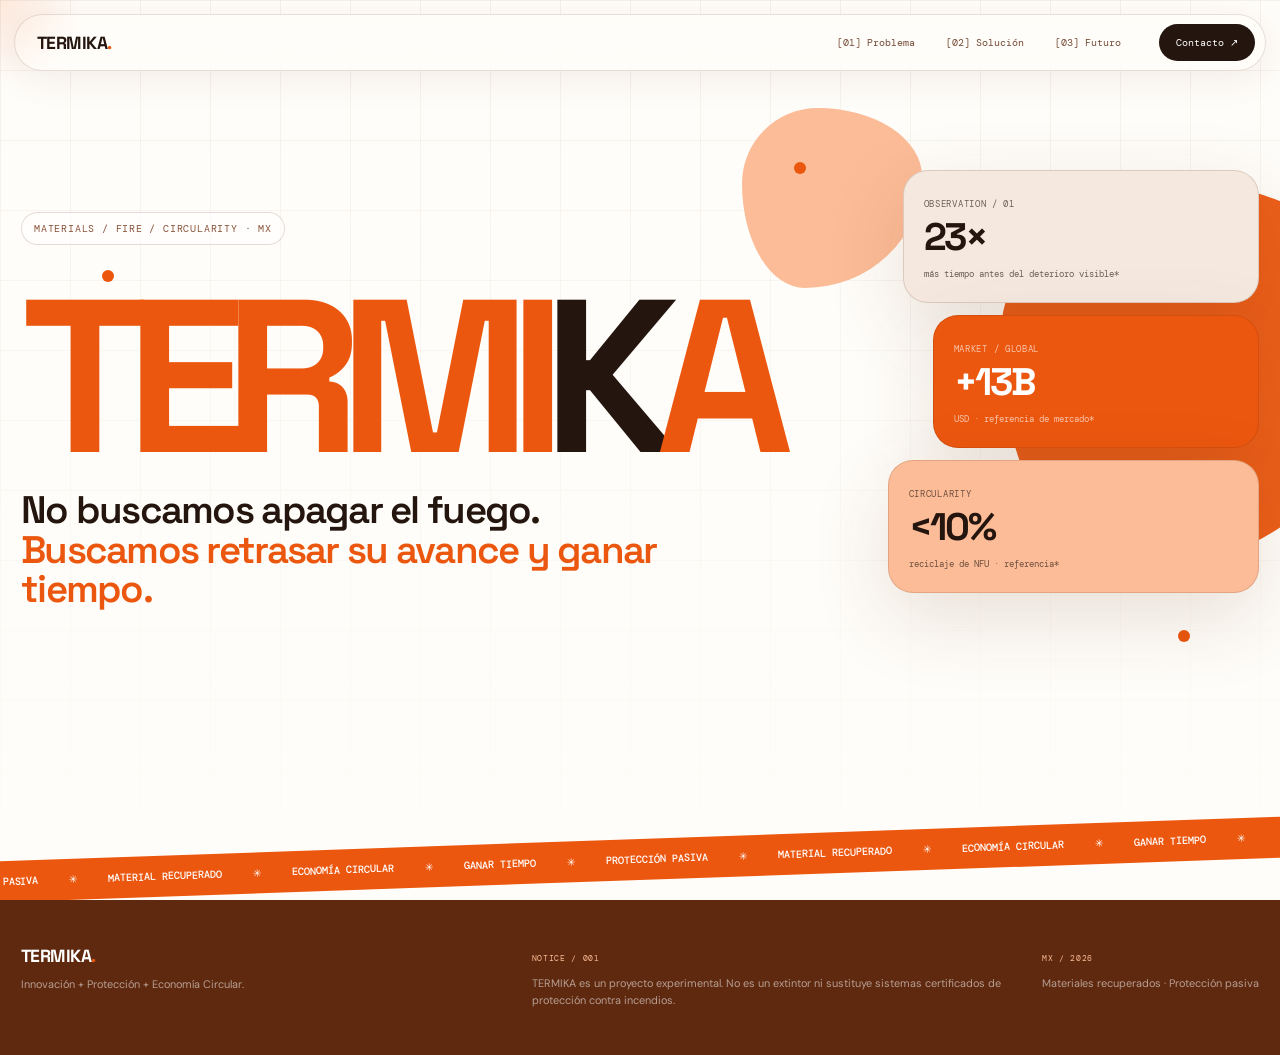
==== index.html @ cb24f813 "Add files via upload" ====
<!doctype html><html lang="es"><head><meta charset="utf-8"><meta name="viewport" content="width=device-width,initial-scale=1"><meta name="theme-color" content="#EB570F"><title>TERMIKA — Protección que gana tiempo</title><link rel="stylesheet" href="style.css"></head><body><div class="cursor"></div><header class="header"><nav class="nav">
      <a class="logo" href="index.html">TERMIKA<span><b>.</b></span></a>
      <div class="navlinks">
        <a class="" href="problema.html">[01] Problema</a>
        <a class="" href="solucion.html">[02] Solución</a>
        <a class="" href="futuro.html">[03] Futuro</a>
      </div>
      <a class="navcta" href="mailto:contacto@termika.mx">Contacto ↗</a>
      <button class="menu" aria-label="Abrir menú"><span></span><span></span><span></span></button>
    </nav>
    <div class="mobile-nav">
      <a href="problema.html">[01] Problema</a><a href="solucion.html">[02] Solución</a><a href="futuro.html">[03] Futuro</a><a href="mailto:contacto@termika.mx">Contacto ↗</a>
    </div></header><main class="page hero">
  <div class="hero-grid"></div><div class="blob orange hero-blob"></div><div class="blob peach hero-blob2"></div>
  <i class="floating-dot dot1"></i><i class="floating-dot dot2"></i><i class="floating-dot dot3"></i>
  <div class="container hero-layout">
    <div><div class="eyebrow mono">MATERIALS / FIRE / CIRCULARITY · MX</div>
      <h1 class="reveal">TERMI<span>K</span>A</h1>
      <p class="hero-copy reveal">No buscamos apagar el fuego. <em>Buscamos retrasar su avance y ganar tiempo.</em></p>
    </div>
    <div class="hero-side">
      <div class="mini-card reveal"><small class="mono">OBSERVATION / 01</small><strong>23×</strong><small>más tiempo antes del deterioro visible*</small></div>
      <div class="mini-card reveal"><small class="mono">MARKET / GLOBAL</small><strong>+13B</strong><small>USD · referencia de mercado*</small></div>
      <div class="mini-card reveal"><small class="mono">CIRCULARITY</small><strong>&lt;10%</strong><small>reciclaje de NFU · referencia*</small></div>
    </div>
  </div>
  <div class="hero-marquee"><div class="marquee-track">PROTECCIÓN PASIVA <span>✳</span> MATERIAL RECUPERADO <span>✳</span> ECONOMÍA CIRCULAR <span>✳</span> GANAR TIEMPO <span>✳</span> PROTECCIÓN PASIVA <span>✳</span> MATERIAL RECUPERADO <span>✳</span> ECONOMÍA CIRCULAR <span>✳</span> GANAR TIEMPO <span>✳</span></div></div>
</main><footer class="footer"><div class="container footer-grid"><div><a class="logo" href="index.html">TERMIKA<b>.</b></a><p>Innovación + Protección + Economía Circular.</p></div><div><span class="mono">NOTICE / 001</span><p>TERMIKA es un proyecto experimental. No es un extintor ni sustituye sistemas certificados de protección contra incendios.</p></div><div><span class="mono">MX / 2026</span><p>Materiales recuperados · Protección pasiva</p></div></div></footer><script src="script.js"></script></body></html>
---- style.css ----
@import url('https://fonts.googleapis.com/css2?family=DM+Mono:wght@400;500&family=DM+Sans:wght@400;500;600;700;800&family=Space+Grotesk:wght@500;600;700&display=swap');

:root{
  --cream:#F5E9DF; --white:#FFFDF9; --orange:#EB570F; --orange2:#FD7129;
  --coral:#F69E6D; --peach:#FCBC97; --brown:#5F290F; --ink:#24150F;
  --line:rgba(95,41,15,.16); --shadow:0 25px 80px rgba(95,41,15,.14);
}
*{box-sizing:border-box;margin:0;padding:0}
html{scroll-behavior:smooth}
body{font-family:"DM Sans",sans-serif;background:var(--cream);color:var(--ink);overflow-x:hidden}
a{color:inherit;text-decoration:none}
button,input{font:inherit}
.container{width:min(1380px,calc(100% - 42px));margin:auto}
.mono{font-family:"DM Mono",monospace;letter-spacing:.08em;text-transform:uppercase}
.header{position:fixed;top:14px;left:0;right:0;z-index:1000}
.nav{width:min(1380px,calc(100% - 28px));margin:auto;background:rgba(255,253,249,.72);backdrop-filter:blur(18px);border:1px solid rgba(95,41,15,.14);border-radius:999px;padding:9px 10px 9px 22px;display:flex;align-items:center;gap:25px;box-shadow:0 8px 35px rgba(95,41,15,.08)}
.logo{font:700 1.1rem "Space Grotesk";letter-spacing:-.03em}.logo b{color:var(--orange)}
.navlinks{margin-left:auto;display:flex;gap:5px}.navlinks a{font:.65rem "DM Mono";padding:11px 13px;border-radius:999px;color:#754a34;transition:.25s}.navlinks a:hover,.navlinks a.active{background:var(--orange);color:white}
.navcta{background:var(--ink);color:white;border-radius:999px;padding:12px 17px;font:.64rem "DM Mono";transition:.25s}.navcta:hover{background:var(--orange);transform:translateY(-2px)}
.menu{display:none;background:none;border:0;padding:8px}.menu span{display:block;width:23px;height:2px;background:var(--ink);margin:5px;transition:.25s}
.mobile-nav{display:none}

.page{min-height:100vh;position:relative;padding:150px 0 90px;overflow:hidden}
.hero{min-height:100svh;padding-top:170px;background:var(--white)}
.hero-grid{position:absolute;inset:0;background-image:linear-gradient(rgba(95,41,15,.06) 1px,transparent 1px),linear-gradient(90deg,rgba(95,41,15,.06) 1px,transparent 1px);background-size:70px 70px;mask-image:linear-gradient(to bottom,black,transparent)}
.eyebrow{display:inline-flex;gap:10px;align-items:center;font:.62rem "DM Mono";color:#875238;border:1px solid var(--line);border-radius:999px;padding:9px 12px;background:rgba(255,255,255,.55)}
.hero-layout{position:relative;z-index:2;display:grid;grid-template-columns:1.4fr .6fr;gap:50px;align-items:end}
.hero h1{font:700 clamp(6rem,17vw,15rem)/.76 "Space Grotesk";letter-spacing:-.105em;color:var(--orange);margin:50px 0 30px}
.hero h1 span{display:inline-block;color:var(--ink);animation:skew 5s ease-in-out infinite}
@keyframes skew{50%{transform:skew(-5deg) translateY(-5px)}}
.hero-copy{max-width:670px;font:600 clamp(1.5rem,3vw,2.8rem)/1.02 "Space Grotesk";letter-spacing:-.045em}
.hero-copy em{font-style:normal;color:var(--orange)}
.hero-side{display:flex;flex-direction:column;gap:12px;padding-bottom:15px}
.mini-card{background:var(--cream);border:1px solid var(--line);border-radius:25px;padding:20px;box-shadow:var(--shadow);animation:float 5s ease-in-out infinite}
.mini-card:nth-child(2){animation-delay:-1.5s;margin-left:30px;background:var(--orange);color:white}
.mini-card:nth-child(3){animation-delay:-3s;margin-left:-15px;background:var(--peach)}
.mini-card strong{display:block;font:700 2.4rem "Space Grotesk";letter-spacing:-.06em}.mini-card small{font:.55rem "DM Mono";opacity:.65}
@keyframes float{50%{transform:translateY(-12px) rotate(1deg)}}
.hero-marquee{position:absolute;bottom:20px;left:-5%;width:110%;overflow:hidden;white-space:nowrap;transform:rotate(-2deg);background:var(--orange);color:white;padding:14px 0;font:500 .65rem "DM Mono";z-index:3}
.marquee-track{display:inline-block;animation:marquee 22s linear infinite}.marquee-track span{margin:0 25px}
@keyframes marquee{to{transform:translateX(-50%)}}
.blob{position:absolute;border-radius:42% 58% 65% 35%/42% 38% 62% 58%;filter:blur(.2px);animation:morph 11s ease-in-out infinite alternate;pointer-events:none}
.blob.orange{background:var(--orange)}.blob.peach{background:var(--peach)}
.hero-blob{width:390px;height:390px;right:-110px;top:20%;opacity:.95}.hero-blob2{width:180px;height:180px;right:28%;top:12%;animation-delay:-4s}
@keyframes morph{50%{border-radius:65% 35% 38% 62%/55% 65% 35% 45%;transform:rotate(16deg) scale(1.05)}100%{border-radius:30% 70% 58% 42%/62% 38% 62% 38%;transform:rotate(-12deg)}}

.section-head{display:grid;grid-template-columns:130px 1fr;gap:30px;align-items:start;margin-bottom:60px}.num{font:.65rem "DM Mono";color:var(--orange);padding-top:10px}.kicker{font:.6rem "DM Mono";color:#98674e;margin-bottom:15px}.section-head h2{font:700 clamp(4.5rem,10vw,10rem)/.78 "Space Grotesk";letter-spacing:-.09em}.section-head h2 span{color:var(--orange)}
.page-intro{max-width:850px;font:500 clamp(1.5rem,3vw,2.8rem)/1.05 "Space Grotesk";letter-spacing:-.045em;margin-left:160px;margin-bottom:70px}
.bento{display:grid;grid-template-columns:1.15fr .85fr .85fr;grid-auto-rows:minmax(250px,auto);gap:14px}.card{background:var(--white);border:1px solid var(--line);border-radius:30px;padding:28px;position:relative;overflow:hidden;box-shadow:0 15px 50px rgba(95,41,15,.06);transition:.35s}.card:hover{transform:translateY(-7px) rotate(.25deg);box-shadow:var(--shadow)}
.card.orange{background:var(--orange);color:white}.card.coral{background:var(--coral)}.card.peach{background:var(--peach)}.card.dark{background:var(--brown);color:white}
.card .tag{font:.58rem "DM Mono";opacity:.58;display:flex;justify-content:space-between}.big-number{font:700 clamp(5rem,10vw,10rem)/.75 "Space Grotesk";letter-spacing:-.1em;margin-top:60px}.big-number sup{font-size:.25em;color:var(--orange);vertical-align:top;margin-left:7px}.card.orange .big-number sup{color:white}.card p{font-size:.8rem;line-height:1.55;max-width:390px;margin-top:20px}.card h3{font:600 clamp(1.8rem,3vw,3.3rem)/.95 "Space Grotesk";letter-spacing:-.05em;margin:45px 0 15px}
.tire-wheel{position:absolute;width:270px;height:270px;border:35px solid rgba(255,255,255,.12);border-radius:50%;right:-70px;bottom:-70px}.tire-wheel:after{content:"";position:absolute;inset:55px;border:3px dashed rgba(255,255,255,.2);border-radius:50%}
.bar{height:16px;background:rgba(95,41,15,.1);border-radius:999px;overflow:hidden;margin:45px 0 15px}.bar i{display:block;height:100%;width:8%;background:var(--orange);border-radius:inherit;animation:barIn 1.6s ease both}.bar-label{display:flex;justify-content:space-between;font:.55rem "DM Mono"}@keyframes barIn{from{width:0}}
.note{font:.52rem "DM Mono";color:#9a765f;margin-top:18px}

.solution-page{background:var(--orange);color:white}.solution-page .kicker,.solution-page .num{color:rgba(255,255,255,.6)}.solution-page .section-head h2 span{color:var(--brown)}
.material-stage{position:relative;min-height:560px;border-radius:36px;background:var(--white);color:var(--ink);overflow:hidden;padding:45px;box-shadow:0 30px 100px rgba(95,41,15,.2)}
.material-stage:before{content:"TERMIKA";position:absolute;font:700 20vw "Space Grotesk";letter-spacing:-.12em;color:rgba(235,87,15,.07);left:-2%;bottom:-7%}
.moving-orb{position:absolute;width:190px;height:190px;border-radius:50%;background:var(--orange);right:13%;top:12%;box-shadow:0 0 100px rgba(235,87,15,.35);animation:orb 7s ease-in-out infinite}
.moving-orb:after{content:"";position:absolute;width:70px;height:70px;border-radius:50%;background:var(--peach);left:-30px;bottom:0}
@keyframes orb{50%{transform:translate(-70px,100px) scale(1.2)}}
.lab{position:relative;z-index:2;display:grid;grid-template-columns:1fr 1fr;gap:50px;align-items:center;height:100%}.lab-number{font:700 clamp(9rem,18vw,17rem)/.7 "Space Grotesk";letter-spacing:-.11em;color:var(--orange)}.lab-number small{font-size:.2em;color:var(--ink)}.lab h3{font:600 clamp(2rem,4vw,4rem)/.95 "Space Grotesk";letter-spacing:-.06em}.lab p{margin-top:18px;color:#765b4c;line-height:1.6}.lab-stamp{display:inline-block;margin-top:35px;border:1px solid var(--orange);color:var(--orange);border-radius:999px;padding:10px 14px;font:.55rem "DM Mono";animation:pulse 2s infinite}@keyframes pulse{50%{box-shadow:0 0 0 9px rgba(235,87,15,.08)}}
.steps{display:grid;grid-template-columns:repeat(4,1fr);gap:10px;margin-top:16px}.step{min-height:190px;background:rgba(255,255,255,.17);border:1px solid rgba(255,255,255,.25);border-radius:25px;padding:23px;text-align:left;color:white;transition:.3s}.step:hover,.step.active{background:white;color:var(--brown);transform:translateY(-8px)}.step span{font:.6rem "DM Mono";opacity:.6}.step strong{display:block;font:600 1.45rem "Space Grotesk";margin-top:50px}.step small{font-size:.7rem;opacity:.65}
.calc{margin-top:60px;background:var(--brown);border-radius:30px;padding:35px;display:grid;grid-template-columns:1fr 1fr;gap:40px;align-items:center}.calc h3{font:600 2.5rem "Space Grotesk"}.calc input{width:100%;margin-top:25px;border:0;border-bottom:2px solid rgba(255,255,255,.3);background:transparent;color:white;font:600 4rem "Space Grotesk";outline:0}.calc-output{font:600 clamp(2.5rem,5vw,5rem) "Space Grotesk";color:var(--peach);letter-spacing:-.07em}.calc-output small{display:block;font:.58rem "DM Mono";letter-spacing:.04em;color:rgba(255,255,255,.55);margin-top:15px}

.future-page{background:var(--white)}.roadmap{display:grid;grid-template-columns:repeat(4,1fr);gap:12px}.road{min-height:350px;background:var(--cream);border-radius:30px;padding:25px;border:1px solid var(--line);position:relative;overflow:hidden}.road:nth-child(2){background:var(--peach)}.road:nth-child(3){background:var(--coral)}.road:nth-child(4){background:var(--orange);color:white}.road .rnum{font:700 5rem "Space Grotesk";letter-spacing:-.1em}.road h3{font:600 1.55rem "Space Grotesk";margin-top:50px}.road p{font-size:.72rem;line-height:1.55;margin-top:12px;max-width:260px}.road:after{content:"↗";position:absolute;right:22px;bottom:20px;font:2rem "Space Grotesk";animation:arrow 2s infinite}@keyframes arrow{50%{transform:translate(7px,-7px)}}
.loop{margin-top:16px;background:var(--cream);border-radius:35px;min-height:520px;position:relative;display:flex;align-items:center;justify-content:center;overflow:hidden;border:1px solid var(--line)}.loop-ring{width:390px;height:390px;border:2px dashed var(--orange);border-radius:50%;position:relative;animation:spin 18s linear infinite}.loop-ring:before,.loop-ring:after{content:"";position:absolute;width:70px;height:70px;background:var(--orange);border-radius:50%}.loop-ring:before{top:-20px;left:50%}.loop-ring:after{bottom:20px;right:-20px;background:var(--peach)}@keyframes spin{to{transform:rotate(360deg)}}.loop-center{position:absolute;text-align:center}.loop-center strong{display:block;font:700 2.3rem "Space Grotesk"}.loop-center span{font:.55rem "DM Mono";color:#97664e}.loop-label{position:absolute;font:.55rem "DM Mono";background:var(--white);border:1px solid var(--line);padding:10px 12px;border-radius:999px;box-shadow:var(--shadow)}.l1{top:17%}.l2{right:13%;top:47%}.l3{bottom:16%}.l4{left:11%;top:48%}
.benefits{display:grid;grid-template-columns:repeat(3,1fr);gap:14px;margin-top:16px}.benefit{padding:30px;background:var(--brown);color:white;border-radius:28px}.benefit:nth-child(2){background:var(--orange)}.benefit:nth-child(3){background:var(--coral);color:var(--brown)}.benefit span{font:.6rem "DM Mono";opacity:.65}.benefit h3{font:600 1.5rem "Space Grotesk";margin:35px 0 10px}.benefit p{font-size:.75rem;line-height:1.55}

.cta{margin-top:80px;background:var(--orange);border-radius:38px;min-height:550px;padding:50px;display:flex;flex-direction:column;justify-content:center;position:relative;overflow:hidden;color:white}.cta:after{content:"";position:absolute;width:600px;height:600px;border-radius:50%;right:-150px;bottom:-300px;background:var(--peach)}.cta .mono,.cta h2,.cta p,.cta a{position:relative;z-index:2}.cta h2{font:700 clamp(5rem,12vw,11rem)/.73 "Space Grotesk";letter-spacing:-.1em;margin:40px 0 25px}.cta h2 em{font-style:normal;color:var(--brown)}.cta p{font-size:.85rem;margin-bottom:25px}.cta-button{align-self:flex-start;background:var(--brown);padding:15px 22px;border-radius:999px;font:.65rem "DM Mono";transition:.25s}.cta-button:hover{background:white;color:var(--brown);transform:translateY(-3px)}

.footer{padding:45px 0;background:var(--brown);color:white}.footer-grid{display:grid;grid-template-columns:1fr 1fr auto;gap:40px}.footer p{color:rgba(255,255,255,.55);font-size:.68rem;line-height:1.6;margin-top:9px}.footer .mono{font-size:.53rem;color:var(--peach)}

.reveal{opacity:0;transform:translateY(30px);transition:opacity .7s ease,transform .7s ease}.reveal.show{opacity:1;transform:none}
.cursor{position:fixed;z-index:2000;width:180px;height:180px;border-radius:50%;background:radial-gradient(circle,rgba(235,87,15,.12),transparent 65%);pointer-events:none;transform:translate(-50%,-50%);mix-blend-mode:multiply}
.floating-dot{position:absolute;width:12px;height:12px;background:var(--orange);border-radius:50%;animation:floatdot 6s ease-in-out infinite}.dot1{top:30%;left:8%}.dot2{top:70%;right:7%;animation-delay:-2s}.dot3{top:18%;left:62%;animation-delay:-4s}@keyframes floatdot{50%{transform:translateY(-35px) translateX(15px) scale(1.5)}}

@media(max-width:900px){.navlinks{display:none}.navcta{margin-left:auto}.menu{display:block}.mobile-nav{position:absolute;top:58px;left:8px;right:8px;background:var(--white);border:1px solid var(--line);border-radius:25px;padding:12px;display:flex;flex-direction:column;gap:4px;opacity:0;pointer-events:none;transform:translateY(-10px);transition:.25s}.mobile-nav.open{opacity:1;pointer-events:auto;transform:none}.mobile-nav a{padding:14px;border-radius:15px;font:.65rem "DM Mono"}.mobile-nav a:hover{background:var(--orange);color:white}.hero-layout{grid-template-columns:1fr}.hero-side{display:grid;grid-template-columns:1fr 1fr}.hero h1{font-size:clamp(5rem,22vw,10rem)}.hero-blob{opacity:.55}.bento{grid-template-columns:1fr 1fr}.card:first-child{grid-row:span 2}.page-intro{margin-left:0}.lab{grid-template-columns:1fr}.material-stage{min-height:700px}.steps{grid-template-columns:1fr 1fr}.roadmap{grid-template-columns:1fr 1fr}.benefits{grid-template-columns:1fr}.footer-grid{grid-template-columns:1fr}}
@media(max-width:600px){.container{width:calc(100% - 26px)}.nav{padding-left:16px}.page{padding-top:125px}.hero{padding-top:145px}.hero h1{margin:35px 0 25px}.hero-side{grid-template-columns:1fr}.mini-card:nth-child(2),.mini-card:nth-child(3){margin-left:0}.section-head{grid-template-columns:60px 1fr;gap:10px;margin-bottom:40px}.section-head h2{font-size:clamp(3.8rem,18vw,6rem)}.bento{display:flex;flex-direction:column}.card{min-height:260px}.big-number{font-size:6rem}.material-stage{padding:25px;min-height:670px}.lab-number{font-size:8rem}.steps{grid-template-columns:1fr}.step{min-height:150px}.calc{grid-template-columns:1fr;padding:25px}.roadmap{grid-template-columns:1fr}.road{min-height:280px}.loop{min-height:430px}.loop-ring{width:270px;height:270px}.loop-label{font-size:.46rem}.l1{top:12%}.l2{right:3%}.l3{bottom:10%}.l4{left:2%}.cta{padding:30px;min-height:500px}.cta h2{font-size:clamp(4.5rem,20vw,8rem)}.cursor{display:none}}
@media(prefers-reduced-motion:reduce){*,*::before,*::after{animation:none!important;scroll-behavior:auto!important;transition:none!important}.reveal{opacity:1;transform:none}}
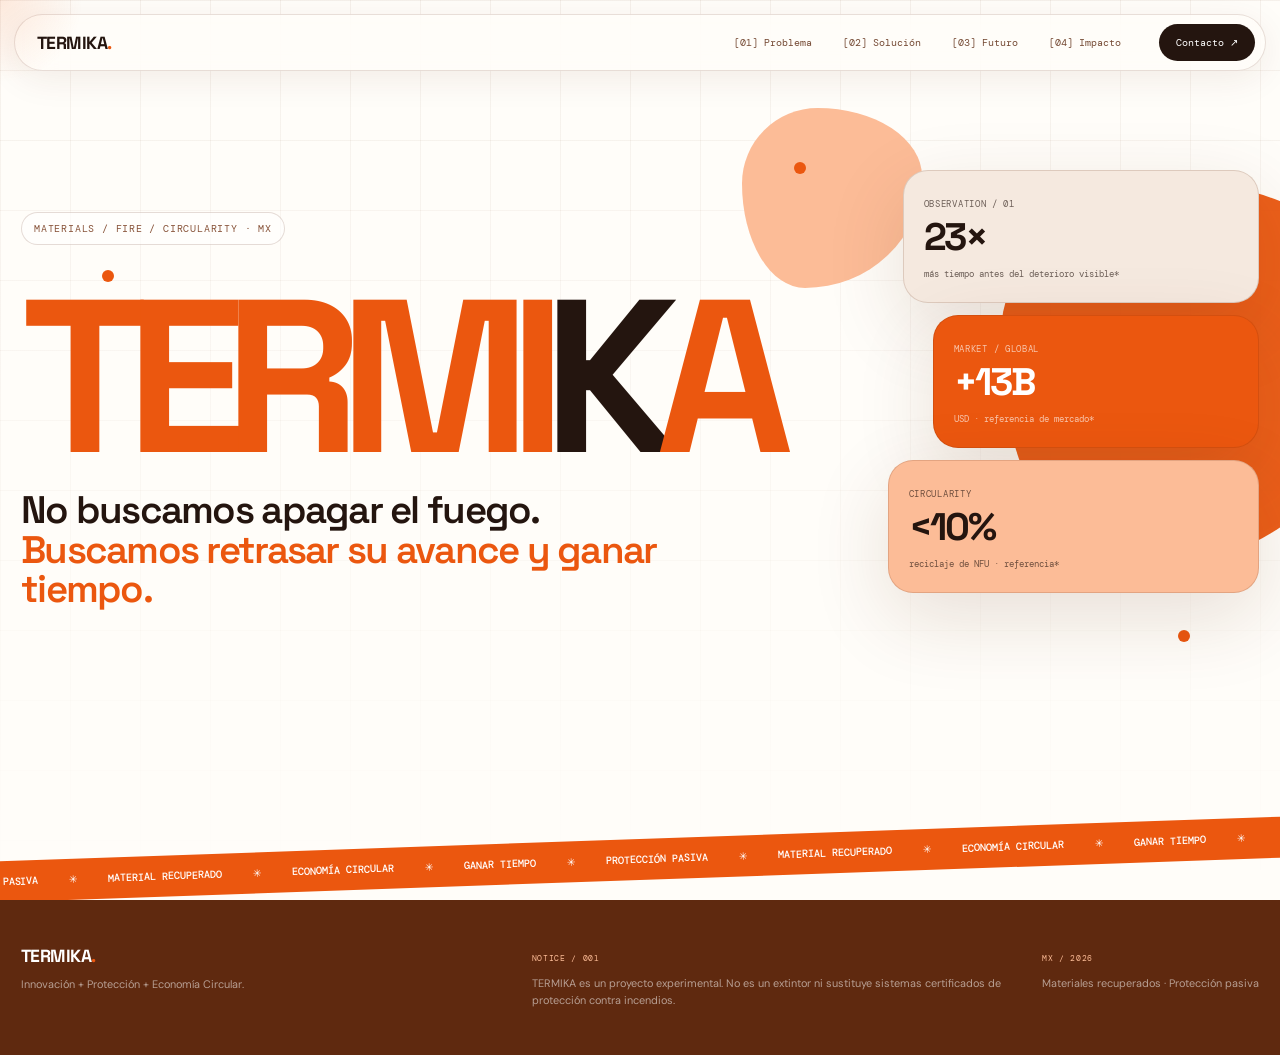
==== commit f366dcf4: "Update index.html" ====
--- a/index.html
+++ b/index.html
@@ -4,6 +4,7 @@
         <a class="" href="problema.html">[01] Problema</a>
         <a class="" href="solucion.html">[02] Solución</a>
         <a class="" href="futuro.html">[03] Futuro</a>
+            <a class="" href="impacto.html">[04] Impacto</a>
       </div>
       <a class="navcta" href="mailto:contacto@termika.mx">Contacto ↗</a>
       <button class="menu" aria-label="Abrir menú"><span></span><span></span><span></span></button>
@@ -25,4 +26,4 @@
     </div>
   </div>
   <div class="hero-marquee"><div class="marquee-track">PROTECCIÓN PASIVA <span>✳</span> MATERIAL RECUPERADO <span>✳</span> ECONOMÍA CIRCULAR <span>✳</span> GANAR TIEMPO <span>✳</span> PROTECCIÓN PASIVA <span>✳</span> MATERIAL RECUPERADO <span>✳</span> ECONOMÍA CIRCULAR <span>✳</span> GANAR TIEMPO <span>✳</span></div></div>
-</main><footer class="footer"><div class="container footer-grid"><div><a class="logo" href="index.html">TERMIKA<b>.</b></a><p>Innovación + Protección + Economía Circular.</p></div><div><span class="mono">NOTICE / 001</span><p>TERMIKA es un proyecto experimental. No es un extintor ni sustituye sistemas certificados de protección contra incendios.</p></div><div><span class="mono">MX / 2026</span><p>Materiales recuperados · Protección pasiva</p></div></div></footer><script src="script.js"></script></body></html>+</main><footer class="footer"><div class="container footer-grid"><div><a class="logo" href="index.html">TERMIKA<b>.</b></a><p>Innovación + Protección + Economía Circular.</p></div><div><span class="mono">NOTICE / 001</span><p>TERMIKA es un proyecto experimental. No es un extintor ni sustituye sistemas certificados de protección contra incendios.</p></div><div><span class="mono">MX / 2026</span><p>Materiales recuperados · Protección pasiva</p></div></div></footer><script src="script.js"></script></body></html>
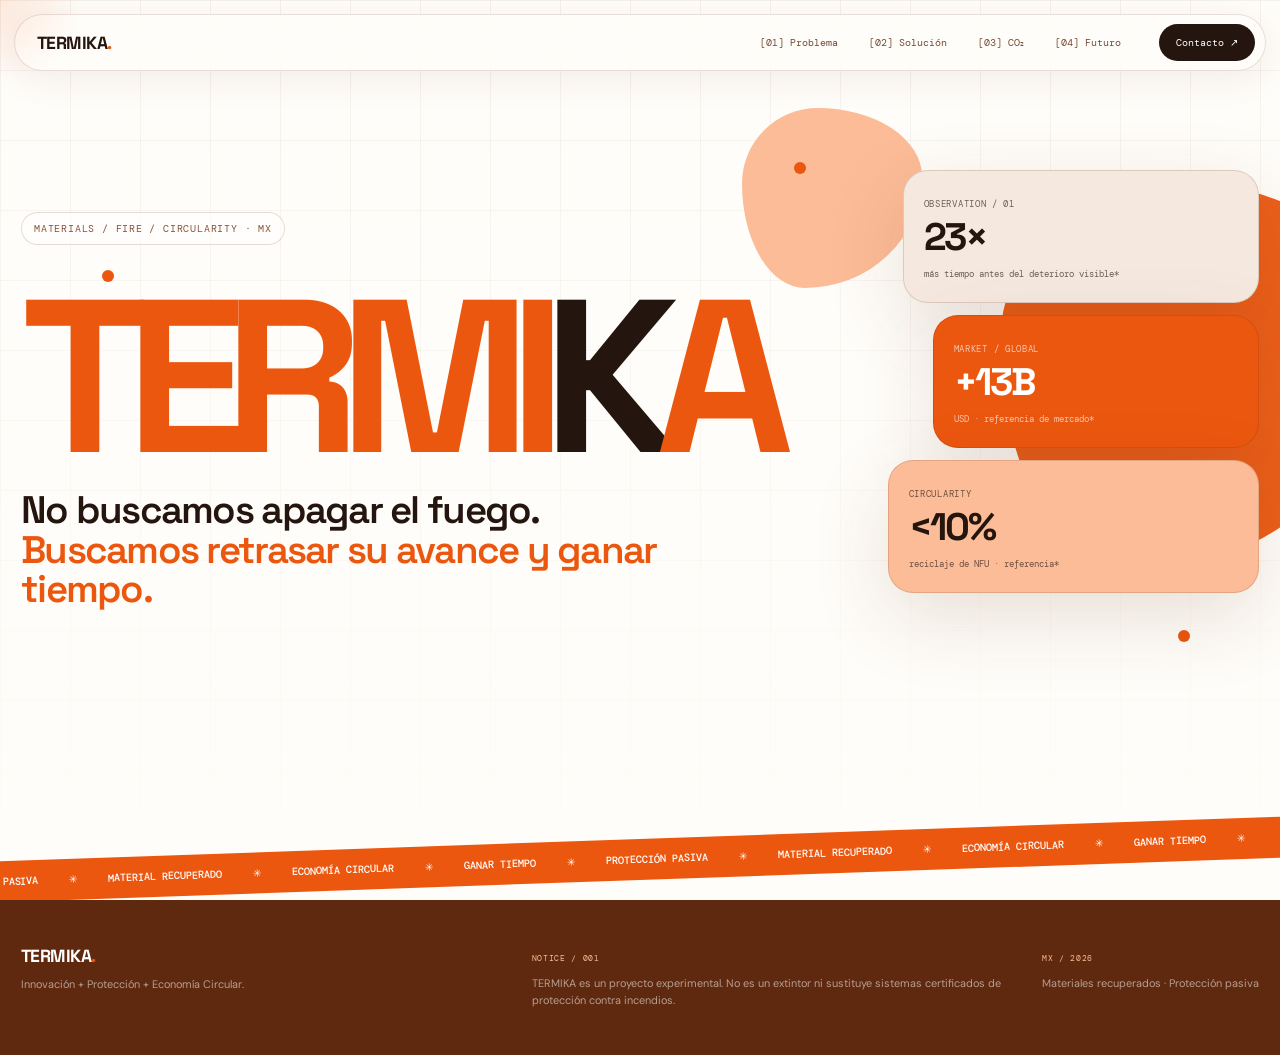
==== commit e25dc2ff: "Add files via upload" ====
--- a/index.html
+++ b/index.html
@@ -3,14 +3,13 @@
       <div class="navlinks">
         <a class="" href="problema.html">[01] Problema</a>
         <a class="" href="solucion.html">[02] Solución</a>
-        <a class="" href="futuro.html">[03] Futuro</a>
-            <a class="" href="impacto.html">[04] Impacto</a>
+        <a class="" href="impacto.html">[03] CO₂</a><a class="" href="futuro.html">[04] Futuro</a>
       </div>
       <a class="navcta" href="mailto:contacto@termika.mx">Contacto ↗</a>
       <button class="menu" aria-label="Abrir menú"><span></span><span></span><span></span></button>
     </nav>
     <div class="mobile-nav">
-      <a href="problema.html">[01] Problema</a><a href="solucion.html">[02] Solución</a><a href="futuro.html">[03] Futuro</a><a href="mailto:contacto@termika.mx">Contacto ↗</a>
+      <a href="problema.html">[01] Problema</a><a href="solucion.html">[02] Solución</a><a href="impacto.html">[03] CO₂</a><a href="futuro.html">[04] Futuro</a><a href="mailto:contacto@termika.mx">Contacto ↗</a>
     </div></header><main class="page hero">
   <div class="hero-grid"></div><div class="blob orange hero-blob"></div><div class="blob peach hero-blob2"></div>
   <i class="floating-dot dot1"></i><i class="floating-dot dot2"></i><i class="floating-dot dot3"></i>
@@ -26,4 +25,4 @@
     </div>
   </div>
   <div class="hero-marquee"><div class="marquee-track">PROTECCIÓN PASIVA <span>✳</span> MATERIAL RECUPERADO <span>✳</span> ECONOMÍA CIRCULAR <span>✳</span> GANAR TIEMPO <span>✳</span> PROTECCIÓN PASIVA <span>✳</span> MATERIAL RECUPERADO <span>✳</span> ECONOMÍA CIRCULAR <span>✳</span> GANAR TIEMPO <span>✳</span></div></div>
-</main><footer class="footer"><div class="container footer-grid"><div><a class="logo" href="index.html">TERMIKA<b>.</b></a><p>Innovación + Protección + Economía Circular.</p></div><div><span class="mono">NOTICE / 001</span><p>TERMIKA es un proyecto experimental. No es un extintor ni sustituye sistemas certificados de protección contra incendios.</p></div><div><span class="mono">MX / 2026</span><p>Materiales recuperados · Protección pasiva</p></div></div></footer><script src="script.js"></script></body></html>
+</main><footer class="footer"><div class="container footer-grid"><div><a class="logo" href="index.html">TERMIKA<b>.</b></a><p>Innovación + Protección + Economía Circular.</p></div><div><span class="mono">NOTICE / 001</span><p>TERMIKA es un proyecto experimental. No es un extintor ni sustituye sistemas certificados de protección contra incendios.</p></div><div><span class="mono">MX / 2026</span><p>Materiales recuperados · Protección pasiva</p></div></div></footer><script src="script.js"></script></body></html>
--- a/style.css
+++ b/style.css
@@ -78,3 +78,41 @@
 @media(max-width:900px){.navlinks{display:none}.navcta{margin-left:auto}.menu{display:block}.mobile-nav{position:absolute;top:58px;left:8px;right:8px;background:var(--white);border:1px solid var(--line);border-radius:25px;padding:12px;display:flex;flex-direction:column;gap:4px;opacity:0;pointer-events:none;transform:translateY(-10px);transition:.25s}.mobile-nav.open{opacity:1;pointer-events:auto;transform:none}.mobile-nav a{padding:14px;border-radius:15px;font:.65rem "DM Mono"}.mobile-nav a:hover{background:var(--orange);color:white}.hero-layout{grid-template-columns:1fr}.hero-side{display:grid;grid-template-columns:1fr 1fr}.hero h1{font-size:clamp(5rem,22vw,10rem)}.hero-blob{opacity:.55}.bento{grid-template-columns:1fr 1fr}.card:first-child{grid-row:span 2}.page-intro{margin-left:0}.lab{grid-template-columns:1fr}.material-stage{min-height:700px}.steps{grid-template-columns:1fr 1fr}.roadmap{grid-template-columns:1fr 1fr}.benefits{grid-template-columns:1fr}.footer-grid{grid-template-columns:1fr}}
 @media(max-width:600px){.container{width:calc(100% - 26px)}.nav{padding-left:16px}.page{padding-top:125px}.hero{padding-top:145px}.hero h1{margin:35px 0 25px}.hero-side{grid-template-columns:1fr}.mini-card:nth-child(2),.mini-card:nth-child(3){margin-left:0}.section-head{grid-template-columns:60px 1fr;gap:10px;margin-bottom:40px}.section-head h2{font-size:clamp(3.8rem,18vw,6rem)}.bento{display:flex;flex-direction:column}.card{min-height:260px}.big-number{font-size:6rem}.material-stage{padding:25px;min-height:670px}.lab-number{font-size:8rem}.steps{grid-template-columns:1fr}.step{min-height:150px}.calc{grid-template-columns:1fr;padding:25px}.roadmap{grid-template-columns:1fr}.road{min-height:280px}.loop{min-height:430px}.loop-ring{width:270px;height:270px}.loop-label{font-size:.46rem}.l1{top:12%}.l2{right:3%}.l3{bottom:10%}.l4{left:2%}.cta{padding:30px;min-height:500px}.cta h2{font-size:clamp(4.5rem,20vw,8rem)}.cursor{display:none}}
 @media(prefers-reduced-motion:reduce){*,*::before,*::after{animation:none!important;scroll-behavior:auto!important;transition:none!important}.reveal{opacity:1;transform:none}}
+
+/* CO2 BENCHMARK PAGE */
+.co2-page{background:var(--cream);color:var(--ink)}
+.co2-hero{padding-bottom:45px}
+.co2-hero .section-head{margin-bottom:35px}
+.co2-hero .section-head h2{max-width:1000px}
+.co2-intro{max-width:920px;font:500 clamp(1.35rem,2.5vw,2.25rem)/1.08 "Space Grotesk";letter-spacing:-.04em;margin:0 0 45px 160px}
+.co2-intro em{font-style:normal;color:var(--orange)}
+.co2-board{background:var(--white);border:1px solid var(--line);border-radius:38px;padding:35px;box-shadow:var(--shadow);position:relative;overflow:hidden}
+.co2-board:before{content:"LCA / CO₂e / 1 TONNE";position:absolute;right:28px;top:25px;font:.52rem "DM Mono";color:#9a765f;letter-spacing:.08em}
+.co2-chart{display:grid;grid-template-columns:1fr 1fr 1fr;gap:14px;align-items:stretch;margin-top:30px}
+.co2-card{border-radius:28px;padding:25px;min-height:430px;position:relative;overflow:hidden;display:flex;flex-direction:column}
+.co2-card.storage{background:var(--peach)}
+.co2-card.process{background:var(--orange);color:white}
+.co2-card.credit{background:var(--brown);color:white}
+.co2-card .tag{font:.55rem "DM Mono";opacity:.65;text-transform:uppercase;letter-spacing:.08em}
+.co2-card h3{font:600 clamp(1.55rem,2.5vw,2.5rem)/.95 "Space Grotesk";letter-spacing:-.05em;margin:50px 0 15px;max-width:320px}
+.co2-value{font:700 clamp(4.3rem,7vw,7rem)/.78 "Space Grotesk";letter-spacing:-.09em;margin-top:auto}
+.co2-value small{font:500 .27em "DM Mono";letter-spacing:0;text-transform:uppercase}
+.co2-card p{font-size:.72rem;line-height:1.5;max-width:330px;margin-top:18px;opacity:.78}
+.co2-card .barline{height:12px;background:rgba(95,41,15,.12);border-radius:99px;margin-top:20px;overflow:hidden}
+.co2-card.process .barline,.co2-card.credit .barline{background:rgba(255,255,255,.15)}
+.co2-card .barline i{display:block;height:100%;width:0;border-radius:inherit;animation:co2bar 1.4s .25s ease forwards}
+.co2-card.storage .barline i{width:0;background:var(--brown)}
+.co2-card.process .barline i{background:white;width:18%}
+.co2-card.credit .barline i{background:var(--peach);width:100%}
+@keyframes co2bar{from{transform:scaleX(0);transform-origin:left}to{transform:scaleX(1);transform-origin:left}}
+.co2-negative{color:var(--peach)}
+.co2-axis{display:flex;justify-content:space-between;font:.52rem "DM Mono";color:#98715c;margin-top:12px}
+.co2-note{margin-top:16px;font:.57rem/1.55 "DM Mono";color:#94705d;max-width:900px}
+.method-grid{display:grid;grid-template-columns:1fr 1fr;gap:14px;margin-top:16px}
+.method-card{background:var(--white);border:1px solid var(--line);border-radius:30px;padding:30px;min-height:300px}
+.method-card.orange{background:var(--orange);color:white}.method-card.dark{background:var(--brown);color:white}
+.method-card .mono{font-size:.55rem;opacity:.65}.method-card h3{font:600 clamp(1.7rem,3vw,3rem)/.95 "Space Grotesk";letter-spacing:-.055em;margin:35px 0 15px}.method-card p{font-size:.78rem;line-height:1.6;max-width:600px}.method-card ul{margin-top:18px;padding-left:18px;font-size:.72rem;line-height:1.7}
+.co2-scale{margin-top:16px;background:var(--white);border:1px solid var(--line);border-radius:30px;padding:30px;overflow:hidden}.co2-scale h3{font:600 2rem "Space Grotesk";letter-spacing:-.05em}.scale-row{display:grid;grid-template-columns:150px 1fr 100px;gap:15px;align-items:center;margin-top:25px}.scale-row label{font:.58rem "DM Mono"}.scale-track{height:22px;background:var(--cream);border-radius:999px;overflow:hidden}.scale-track i{display:block;height:100%;border-radius:inherit}.scale-row:nth-child(2) i{width:18%;background:var(--orange)}.scale-row:nth-child(3) i{width:100%;background:var(--brown)}.scale-row:nth-child(4) i{width:0;background:var(--peach)}.scale-row strong{font:600 1rem "Space Grotesk";text-align:right}
+.source-strip{margin-top:16px;padding:25px 30px;border-radius:28px;background:var(--ink);color:white}.source-strip p{font:.6rem/1.7 "DM Mono";color:rgba(255,255,255,.65)}.source-strip a{color:var(--peach);text-decoration:underline;text-underline-offset:3px}
+@media(max-width:900px){.co2-intro{margin-left:0}.co2-chart{grid-template-columns:1fr}.co2-card{min-height:330px}.method-grid{grid-template-columns:1fr}.scale-row{grid-template-columns:110px 1fr 85px}}
+@media(max-width:600px){.co2-board{padding:18px}.co2-card{min-height:310px;padding:22px}.co2-card h3{margin-top:35px}.co2-value{font-size:5rem}.method-card{padding:24px}.co2-scale{padding:24px}.scale-row{grid-template-columns:1fr 70px;gap:8px}.scale-row .scale-track{grid-column:1 / -1;grid-row:2}.scale-row strong{grid-column:2;grid-row:1}}
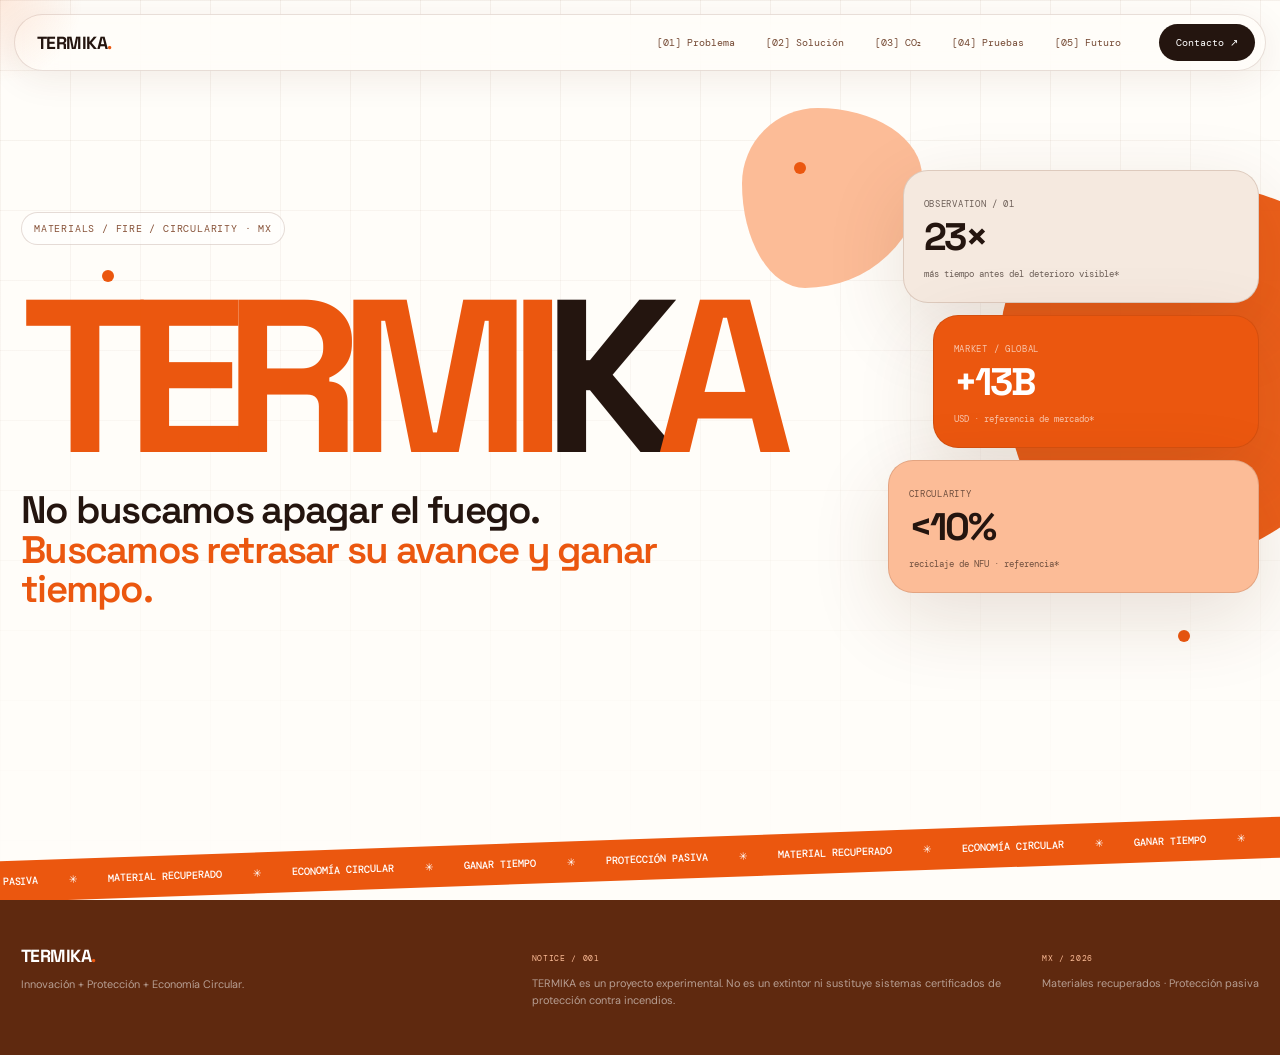
==== commit b3d7305e: "Add files via upload" ====
--- a/index.html
+++ b/index.html
@@ -1,16 +1,10 @@
 <!doctype html><html lang="es"><head><meta charset="utf-8"><meta name="viewport" content="width=device-width,initial-scale=1"><meta name="theme-color" content="#EB570F"><title>TERMIKA — Protección que gana tiempo</title><link rel="stylesheet" href="style.css"></head><body><div class="cursor"></div><header class="header"><nav class="nav">
       <a class="logo" href="index.html">TERMIKA<span><b>.</b></span></a>
-      <div class="navlinks">
-        <a class="" href="problema.html">[01] Problema</a>
-        <a class="" href="solucion.html">[02] Solución</a>
-        <a class="" href="impacto.html">[03] CO₂</a><a class="" href="futuro.html">[04] Futuro</a>
-      </div>
+      <div class="navlinks"><a class="" href="problema.html">[01] Problema</a><a class="" href="solucion.html">[02] Solución</a><a class="" href="impacto.html">[03] CO₂</a><a class="" href="pruebas.html">[04] Pruebas</a><a class="" href="futuro.html">[05] Futuro</a></div>
       <a class="navcta" href="mailto:contacto@termika.mx">Contacto ↗</a>
       <button class="menu" aria-label="Abrir menú"><span></span><span></span><span></span></button>
     </nav>
-    <div class="mobile-nav">
-      <a href="problema.html">[01] Problema</a><a href="solucion.html">[02] Solución</a><a href="impacto.html">[03] CO₂</a><a href="futuro.html">[04] Futuro</a><a href="mailto:contacto@termika.mx">Contacto ↗</a>
-    </div></header><main class="page hero">
+    <div class="mobile-nav"><a href="problema.html">[01] Problema</a><a href="solucion.html">[02] Solución</a><a href="impacto.html">[03] CO₂</a><a href="pruebas.html">[04] Pruebas</a><a href="futuro.html">[05] Futuro</a><a href="mailto:contacto@termika.mx">Contacto ↗</a></div></header><main class="page hero">
   <div class="hero-grid"></div><div class="blob orange hero-blob"></div><div class="blob peach hero-blob2"></div>
   <i class="floating-dot dot1"></i><i class="floating-dot dot2"></i><i class="floating-dot dot3"></i>
   <div class="container hero-layout">
--- a/style.css
+++ b/style.css
@@ -116,3 +116,40 @@
 .source-strip{margin-top:16px;padding:25px 30px;border-radius:28px;background:var(--ink);color:white}.source-strip p{font:.6rem/1.7 "DM Mono";color:rgba(255,255,255,.65)}.source-strip a{color:var(--peach);text-decoration:underline;text-underline-offset:3px}
 @media(max-width:900px){.co2-intro{margin-left:0}.co2-chart{grid-template-columns:1fr}.co2-card{min-height:330px}.method-grid{grid-template-columns:1fr}.scale-row{grid-template-columns:110px 1fr 85px}}
 @media(max-width:600px){.co2-board{padding:18px}.co2-card{min-height:310px;padding:22px}.co2-card h3{margin-top:35px}.co2-value{font-size:5rem}.method-card{padding:24px}.co2-scale{padding:24px}.scale-row{grid-template-columns:1fr 70px;gap:8px}.scale-row .scale-track{grid-column:1 / -1;grid-row:2}.scale-row strong{grid-column:2;grid-row:1}}
+
+/* THERMAL TESTING PAGE */
+.tests-page{background:var(--white)}
+.tests-page .page-intro{max-width:900px}
+.test-hero{display:grid;grid-template-columns:1.25fr .75fr;gap:14px;margin-top:25px}
+.test-hero-copy,.temp-display{border-radius:34px;padding:38px;min-height:390px;border:1px solid var(--line)}
+.test-hero-copy{background:var(--cream)}
+.test-hero-copy h3{font:700 clamp(3.5rem,7vw,7rem)/.82 "Space Grotesk";letter-spacing:-.085em;margin:48px 0 25px}.test-hero-copy h3 span{color:var(--orange)}
+.test-hero-copy p{font-size:.88rem;line-height:1.6;max-width:670px;color:#765b4c}.test-hero-copy strong{color:var(--orange)}
+.test-badge{display:inline-block;margin-top:28px;padding:10px 13px;border:1px solid var(--orange);border-radius:999px;color:var(--orange);font-size:.52rem}
+.temp-display{background:var(--orange);color:white;display:flex;flex-direction:column;justify-content:center;overflow:hidden;position:relative}.temp-display:after{content:"350";position:absolute;font:700 18rem/1 "Space Grotesk";letter-spacing:-.12em;right:-25px;bottom:-55px;color:rgba(255,255,255,.09)}
+.temp-number{font:700 clamp(6rem,12vw,11rem)/.78 "Space Grotesk";letter-spacing:-.11em;margin:55px 0 25px;position:relative;z-index:1}.temp-number small{font:.25em "DM Mono";letter-spacing:0;margin-left:8px}.temp-line{height:12px;background:rgba(255,255,255,.18);border-radius:999px;overflow:hidden;position:relative;z-index:1}.temp-line i{display:block;width:70%;height:100%;background:white;border-radius:inherit;animation:tempPulse 2.5s ease-in-out infinite alternate}@keyframes tempPulse{to{width:78%}}
+.compare-block{margin-top:14px;background:var(--brown);color:white;border-radius:34px;padding:36px;overflow:hidden}.compare-head{display:flex;align-items:flex-start;justify-content:space-between;gap:25px}.compare-head h3,.termika-test-head h3{font:600 clamp(2rem,4vw,4rem)/.9 "Space Grotesk";letter-spacing:-.065em;margin-top:32px}.ignition-stamp{width:140px;height:140px;border:2px solid var(--orange);border-radius:50%;display:flex;align-items:center;justify-content:center;font:700 3.4rem "Space Grotesk";letter-spacing:-.08em;color:var(--orange);transform:rotate(-8deg);flex-shrink:0}.ignition-stamp span{font:.35em "DM Mono";margin-left:5px}.ignition-stamp small{position:absolute;transform:translateY(55px);font:.42rem "DM Mono";color:white;letter-spacing:.08em}
+.fire-track{display:grid;grid-template-columns:repeat(7,1fr);gap:10px;align-items:end;margin-top:55px;position:relative}.fire-track:before{content:"";position:absolute;left:0;right:0;top:35px;height:2px;background:rgba(255,255,255,.16)}.fire-marker{position:relative;padding-top:55px;text-align:center}.fire-marker i{display:block;width:15px;height:15px;border-radius:50%;background:var(--peach);margin:0 auto 12px;position:relative;z-index:1;box-shadow:0 0 0 7px rgba(252,188,151,.08)}.fire-marker span{display:block;font:.6rem "DM Mono";color:rgba(255,255,255,.55)}.fire-marker.ignition i{background:var(--orange);width:28px;height:28px;box-shadow:0 0 0 10px rgba(235,87,15,.16)}.fire-marker b{display:block;margin-top:12px;color:var(--orange);font:.58rem "DM Mono"}.test-note{margin-top:32px;font:.62rem/1.6 "DM Mono";color:rgba(255,255,255,.58);max-width:900px}
+.termika-test{margin-top:14px;background:var(--cream);border-radius:34px;padding:36px;border:1px solid var(--line)}.termika-test-head{display:grid;grid-template-columns:1fr 220px;gap:30px;align-items:center}.termika-test-head h3 span{color:var(--orange)}.termika-test-head p{max-width:760px;margin-top:18px;font-size:.82rem;line-height:1.6;color:#765b4c}.survival-orbit{width:190px;height:190px;border-radius:50%;border:2px solid var(--orange);display:flex;flex-direction:column;align-items:center;justify-content:center;position:relative;margin:auto}.survival-orbit:before,.survival-orbit:after{content:"";position:absolute;border-radius:50%;border:1px dashed rgba(235,87,15,.35)}.survival-orbit:before{inset:14px}.survival-orbit:after{inset:30px}.survival-orbit span{font:700 4rem "Space Grotesk";letter-spacing:-.1em;color:var(--orange);position:relative;z-index:1}.survival-orbit small{font:.48rem "DM Mono";position:relative;z-index:1;color:#8d644f}
+.checkpoint-grid{display:grid;grid-template-columns:repeat(5,1fr);gap:10px;margin-top:35px}.checkpoint{min-height:260px;background:var(--white);border:1px solid var(--line);border-radius:25px;padding:22px;display:flex;flex-direction:column;overflow:hidden}.checkpoint.peach{background:var(--peach)}.checkpoint.coral{background:var(--coral)}.checkpoint.dark{background:var(--brown);color:white}.checkpoint.orange{background:var(--orange);color:white}.checkpoint strong{font:700 clamp(3.6rem,6vw,6rem)/.75 "Space Grotesk";letter-spacing:-.1em;margin-top:55px}.checkpoint strong small{font:.23em "DM Mono";letter-spacing:0;margin-left:5px}.checkpoint p{font-size:.7rem;line-height:1.5;margin-top:18px;opacity:.7}.status{margin-top:auto;font:.5rem "DM Mono";letter-spacing:.04em;padding-top:16px;border-top:1px solid currentColor;opacity:.65}.result-box{margin-top:12px;background:var(--white);border:1px solid var(--line);border-radius:25px;padding:26px}.result-box h4{font:600 clamp(1.4rem,2.8vw,2.5rem)/.98 "Space Grotesk";letter-spacing:-.05em;max-width:900px;margin-top:20px}.result-box p{font-size:.75rem;line-height:1.6;max-width:900px;margin-top:15px;color:#765b4c}
+.wood-section{margin-top:110px}.wood-head{margin-bottom:35px}.wood-intro{display:grid;grid-template-columns:.45fr 1fr;gap:14px}.wood-temp{background:var(--orange);color:white;border-radius:30px;padding:30px;min-height:270px}.wood-temp strong{display:block;font:700 clamp(5rem,9vw,9rem)/.75 "Space Grotesk";letter-spacing:-.11em;margin-top:40px}.wood-temp strong small{font:.22em "DM Mono";letter-spacing:0}.wood-temp p{font:.58rem "DM Mono";opacity:.7;margin-top:20px}.wood-intro>div:last-child{background:var(--cream);border:1px solid var(--line);border-radius:30px;padding:35px;display:flex;flex-direction:column;justify-content:center}.wood-intro>div:last-child p{font:500 clamp(1.3rem,2.5vw,2.2rem)/1.05 "Space Grotesk";letter-spacing:-.04em;max-width:800px}.wood-warning{margin-top:30px;color:#9a6d55;font-size:.52rem}
+.wood-compare{display:grid;grid-template-columns:1fr 1fr;gap:14px;margin-top:14px}.wood-card{border-radius:32px;padding:30px;min-height:540px;position:relative;overflow:hidden}.wood-card.untreated{background:var(--white);border:1px solid var(--line)}.wood-card.protected{background:var(--brown);color:white}.wood-card h3{font:600 clamp(2.4rem,5vw,5rem)/.85 "Space Grotesk";letter-spacing:-.07em;margin-top:55px}.wood-card.protected h3{color:var(--peach)}.wood-silhouette{position:absolute;width:210px;height:330px;right:35px;top:145px;border-radius:45% 55% 48% 52%/10% 12% 88% 90%;background:linear-gradient(90deg,rgba(95,41,15,.13),rgba(95,41,15,.02));transform:rotate(12deg)}.protected .wood-silhouette{background:linear-gradient(90deg,rgba(252,188,151,.35),rgba(235,87,15,.15));box-shadow:0 0 70px rgba(235,87,15,.2)}.wood-fields{position:absolute;left:30px;bottom:34px;display:grid;gap:8px;width:calc(100% - 60px)}.wood-fields span{display:flex;justify-content:space-between;font:.57rem "DM Mono";padding-bottom:8px;border-bottom:1px solid currentColor;opacity:.7}.wood-fields b{font-weight:500}.wood-card>p{position:absolute;left:30px;right:30px;bottom:132px;font-size:.68rem;line-height:1.5;max-width:360px;opacity:.65}
+.method-strip{margin-top:14px;background:var(--orange);color:white;border-radius:30px;padding:30px;display:grid;grid-template-columns:.7fr 1.3fr;gap:35px;align-items:center}.method-strip h3{font:600 clamp(2rem,4vw,3.7rem)/.9 "Space Grotesk";letter-spacing:-.06em;margin-top:18px}.method-strip p{font-size:.75rem;line-height:1.65;color:rgba(255,255,255,.75)}
+@media(max-width:900px){.test-hero,.termika-test-head,.wood-intro,.method-strip{grid-template-columns:1fr}.checkpoint-grid{grid-template-columns:1fr 1fr}.wood-compare{grid-template-columns:1fr}.temp-display{min-height:300px}.survival-orbit{margin:0}.wood-silhouette{right:10px}}
+@media(max-width:600px){.test-hero-copy,.temp-display,.compare-block,.termika-test,.wood-card{padding:24px}.test-hero-copy h3{font-size:4rem}.compare-head{display:block}.ignition-stamp{margin-top:25px}.fire-track{grid-template-columns:repeat(4,1fr);row-gap:25px}.fire-track:before{display:none}.checkpoint-grid{grid-template-columns:1fr}.checkpoint{min-height:230px}.wood-section{margin-top:75px}.wood-temp strong{font-size:6rem}.wood-card{min-height:560px}.wood-silhouette{opacity:.5}}
+
+/* VIDEO EVIDENCE / 3:4 */
+.video-evidence{margin-top:14px;background:var(--white);border:1px solid var(--line);border-radius:34px;padding:36px;overflow:hidden}
+.video-section-head{display:grid;grid-template-columns:1fr .7fr;gap:30px;align-items:end;margin-bottom:28px}
+.video-section-head h3{font:600 clamp(2.8rem,5vw,5.5rem)/.86 "Space Grotesk";letter-spacing:-.075em;margin-top:24px}.video-section-head h3 span{color:var(--orange)}
+.video-section-head p{font-size:.8rem;line-height:1.65;color:#765b4c;max-width:560px}.video-section-head strong{color:var(--orange)}
+.video-grid{display:grid;grid-template-columns:repeat(2,minmax(0,1fr));gap:14px}
+.video-card{background:var(--cream);border:1px solid var(--line);border-radius:26px;padding:18px;overflow:hidden}.video-card.featured{background:#fff2e9;border-color:rgba(235,87,15,.35)}
+.video-label{font-size:.55rem;color:#765b4c;margin:4px 2px 12px}.video-frame{position:relative;width:100%;aspect-ratio:3/4;background:#24150F;border-radius:19px;overflow:hidden}
+.video-frame video{display:block;width:100%;height:100%;object-fit:cover;background:#24150F;position:relative;z-index:2}
+.video-placeholder{position:absolute;inset:0;display:flex;flex-direction:column;align-items:center;justify-content:center;gap:10px;color:rgba(255,255,255,.7);font-family:"DM Mono";pointer-events:none;z-index:1;background:linear-gradient(145deg,#24150F,#5F290F)}
+.video-placeholder span{font:700 5rem "Space Grotesk";letter-spacing:-.1em;color:var(--orange)}.video-placeholder small{font:.52rem "DM Mono";letter-spacing:.12em}
+.video-card h4{font:600 1.45rem/1 "Space Grotesk";letter-spacing:-.045em;margin:18px 4px 8px}.video-card p{font-size:.52rem;color:var(--orange);margin:0 4px}.video-upload-note{margin-top:18px;padding-top:16px;border-top:1px solid var(--line);font-size:.5rem;line-height:1.6;color:#8d644f}
+.wood-video{background:var(--cream)}
+@media(max-width:900px){.video-section-head{grid-template-columns:1fr}.video-grid{grid-template-columns:1fr 1fr}}
+@media(max-width:600px){.video-evidence{padding:24px}.video-grid{grid-template-columns:1fr}.video-section-head h3{font-size:4rem}.video-card{padding:14px}}
